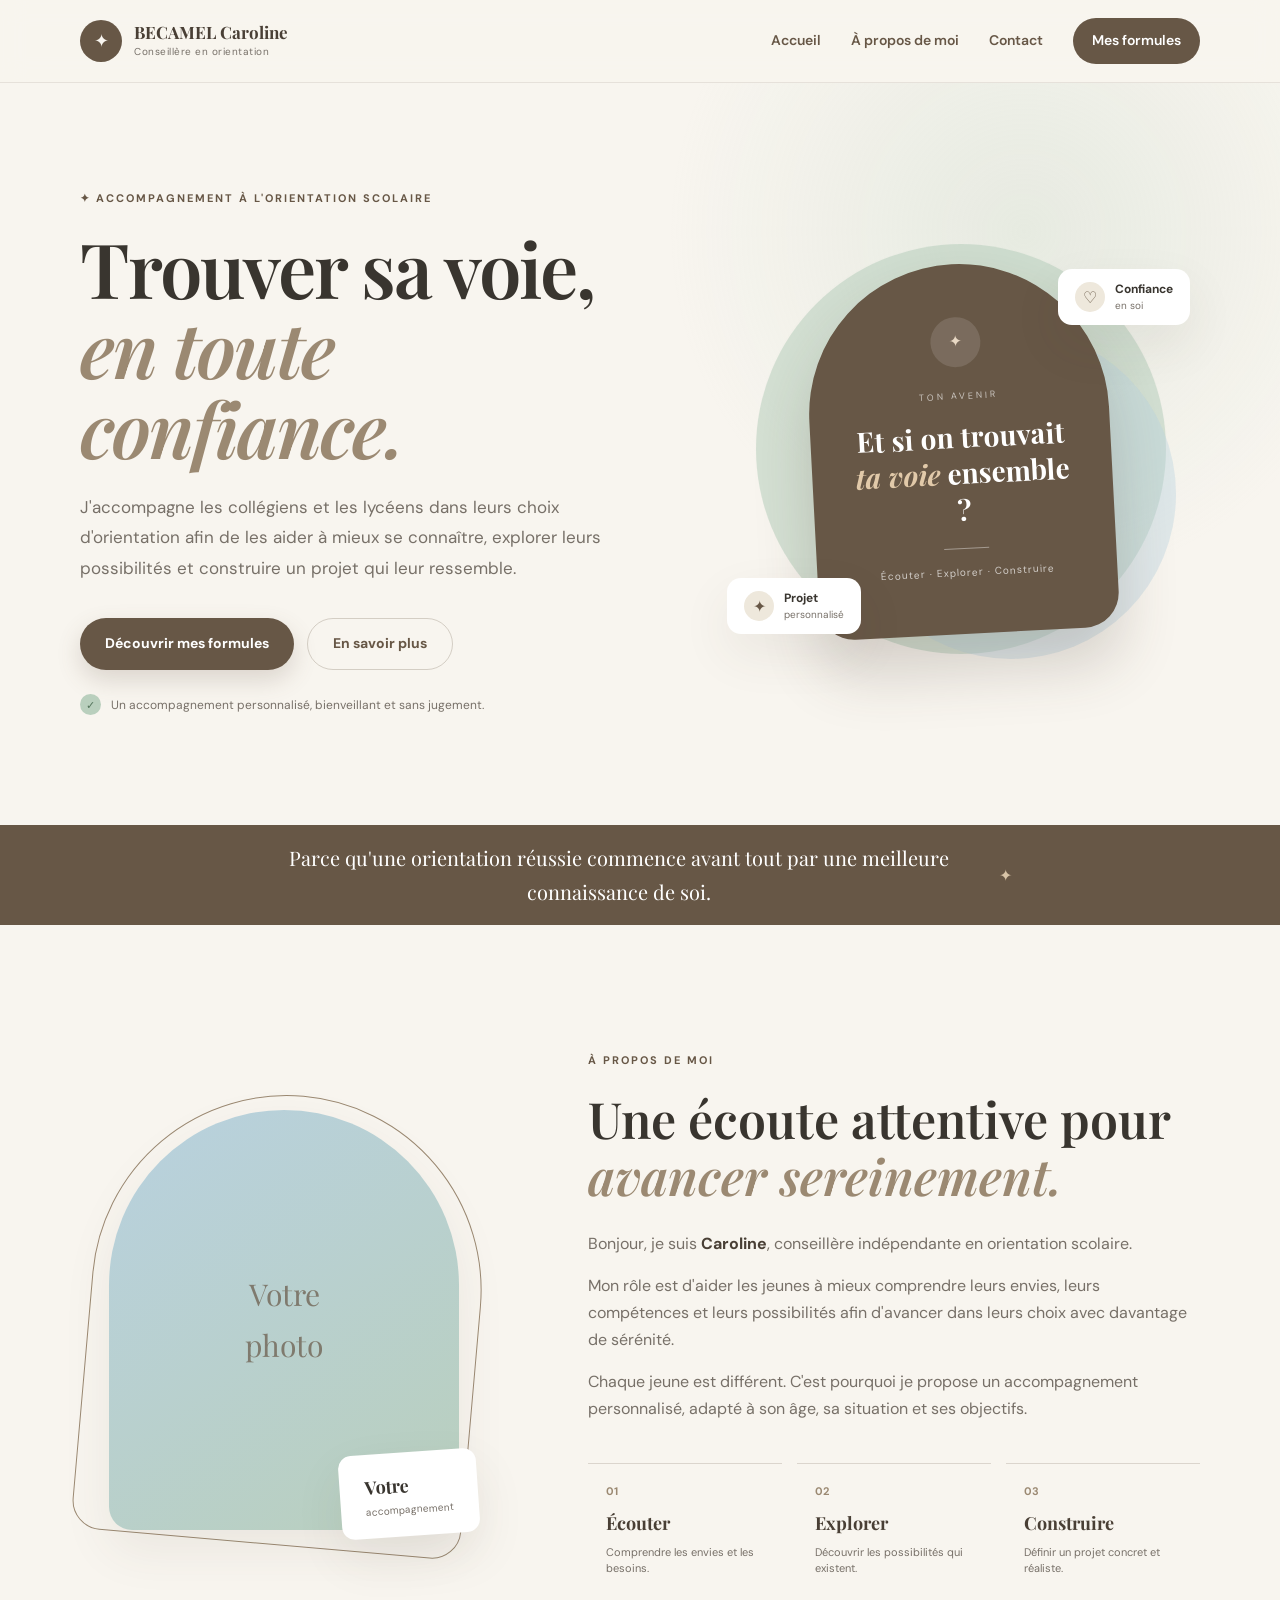
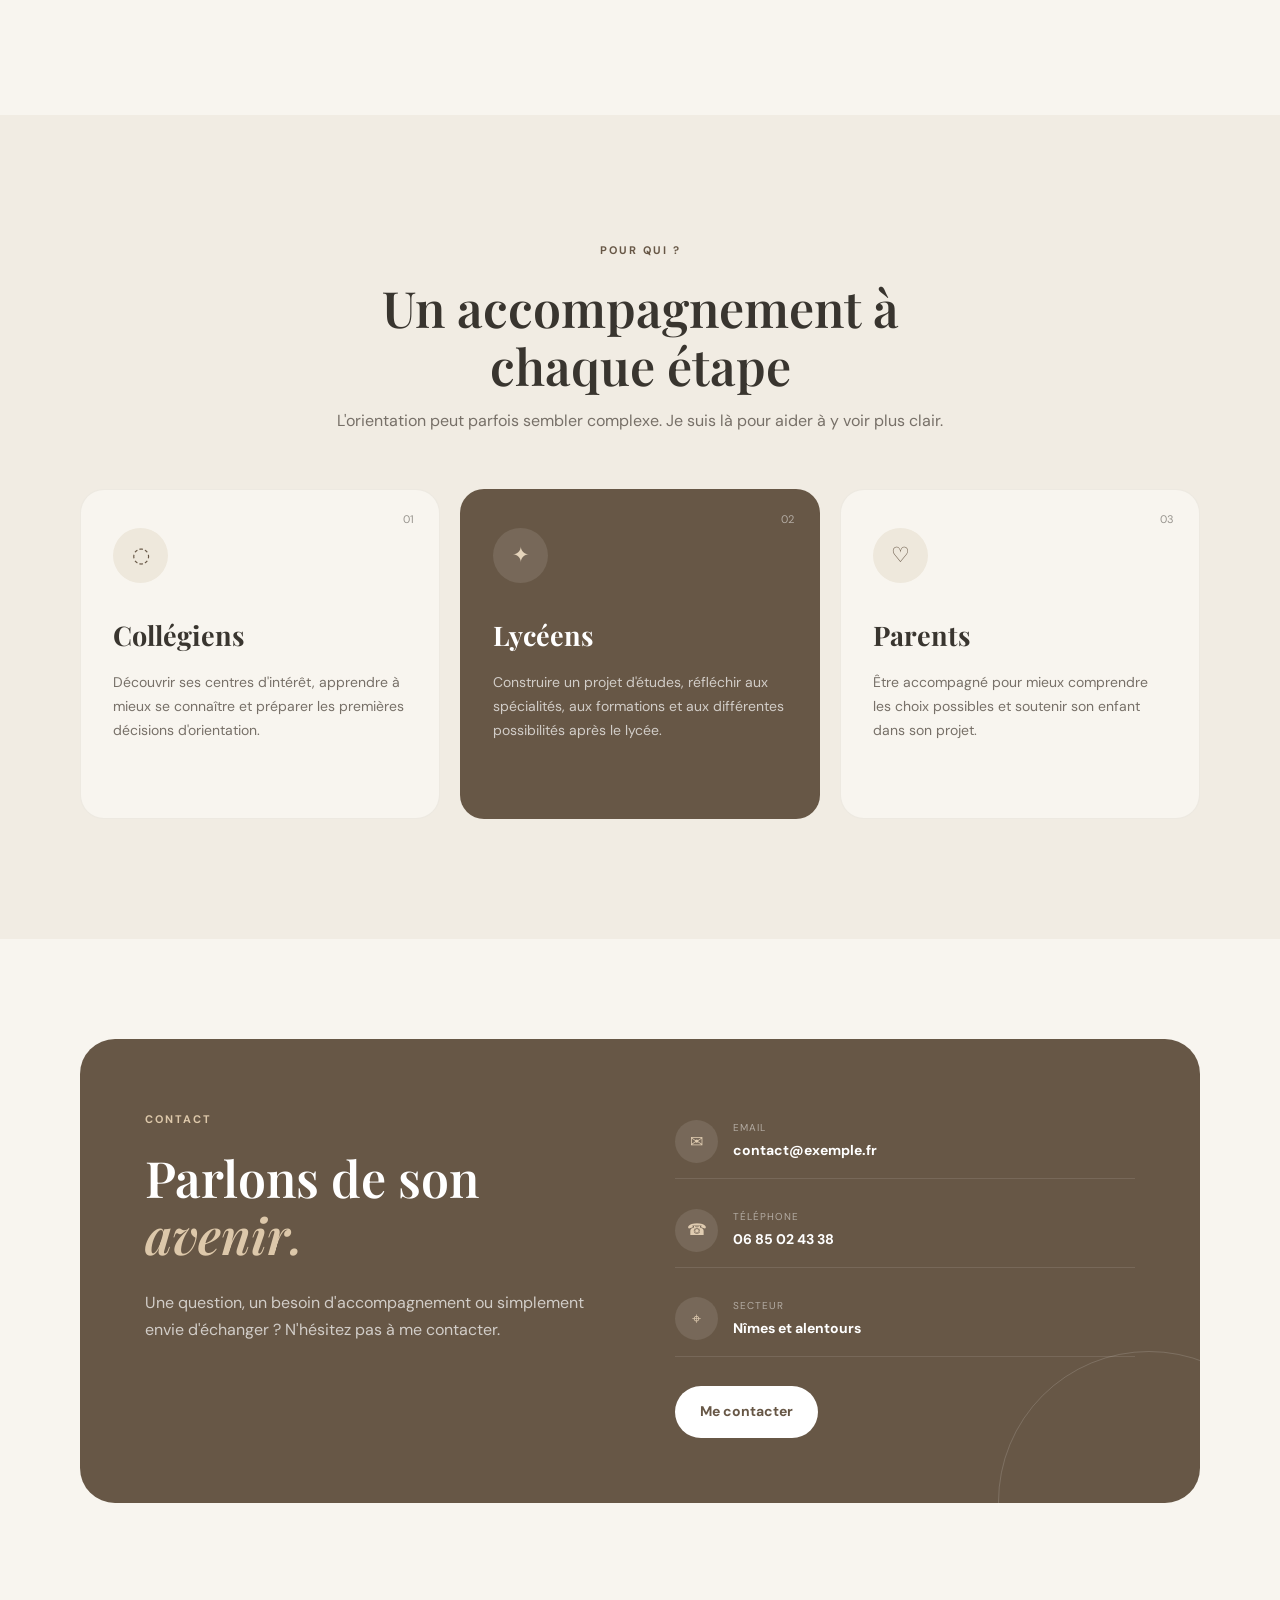
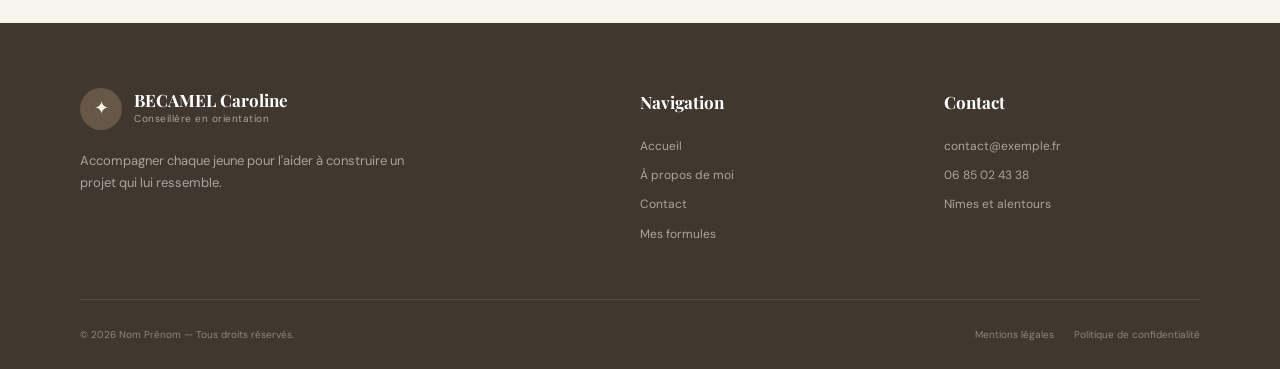
==== index.html @ d6aa5b7f "premiere sauvegarde" ====
<!DOCTYPE html>
<html lang="fr">
<head>
    <meta charset="UTF-8">
    <meta name="viewport" content="width=device-width, initial-scale=1.0">

    <meta name="description" content="Accompagnement personnalisé à l'orientation scolaire pour collégiens et lycéens.">
    <meta name="author" content="Nom Prénom">

    <title>Conseillère en orientation</title>

    <link rel="stylesheet" href="style.css">

    <!-- Police Google -->
    <link rel="preconnect" href="https://fonts.googleapis.com">
    <link rel="preconnect" href="https://fonts.gstatic.com" crossorigin>
    <link href="https://fonts.googleapis.com/css2?family=DM+Sans:wght@400;500;600;700&family=Playfair+Display:wght@500;600;700&display=swap" rel="stylesheet">
</head>

<body>

    <!-- =====================================================
         HEADER
    ====================================================== -->

    <header class="header">

        <div class="container navigation">

            <!-- NOM / LOGO -->
            <a href="index.html" class="logo">
                <span class="logo-symbol">✦</span>
                <span>
                    <strong>BECAMEL Caroline</strong>
                    <small>Conseillère en orientation</small>
                </span>
            </a>

            <!-- MENU -->
            <nav class="nav-menu">
                <a href="#accueil">Accueil</a>
                <a href="#apropos">À propos de moi</a>
                <a href="#contact">Contact</a>
                <a href="formules.html" class="nav-button">Mes formules</a>
            </nav>

        </div>

    </header>


    <!-- =====================================================
         HERO / ACCUEIL
    ====================================================== -->

    <main>

        <section id="accueil" class="hero">

            <div class="container hero-grid">

                <div class="hero-text">

                    <span class="eyebrow">
                        ✦ Accompagnement à l'orientation scolaire
                    </span>

                    <h1>
                        Trouver sa voie,
                        <span>en toute confiance.</span>
                    </h1>

                    <p class="hero-description">
                        J'accompagne les collégiens et les lycéens dans leurs
                        choix d'orientation afin de les aider à mieux se connaître,
                        explorer leurs possibilités et construire un projet qui
                        leur ressemble.
                    </p>

                    <div class="hero-buttons">
                        <a href="formules.html" class="button button-primary">
                            Découvrir mes formules
                        </a>

                        <a href="#apropos" class="button button-secondary">
                            En savoir plus
                        </a>
                    </div>

                    <div class="hero-note">
                        <span>✓</span>
                        Un accompagnement personnalisé, bienveillant et sans jugement.
                    </div>

                </div>


                <!-- Illustration décorative -->

                <div class="hero-visual">

                    <div class="visual-circle circle-one"></div>
                    <div class="visual-circle circle-two"></div>

                    <div class="orientation-card">

                        <div class="card-icon">✦</div>

                        <p class="card-small">
                            TON AVENIR
                        </p>

                        <h3>
                            Et si on trouvait
                            <em>ta voie</em> ensemble ?
                        </h3>

                        <div class="card-line"></div>

                        <p class="card-bottom">
                            Écouter · Explorer · Construire
                        </p>

                    </div>

                    <div class="floating-card floating-card-top">
                        <span>♡</span>
                        <div>
                            <strong>Confiance</strong>
                            <small>en soi</small>
                        </div>
                    </div>

                    <div class="floating-card floating-card-bottom">
                        <span>✦</span>
                        <div>
                            <strong>Projet</strong>
                            <small>personnalisé</small>
                        </div>
                    </div>

                </div>

            </div>

        </section>


        <!-- =====================================================
             BANDEAU
        ====================================================== -->

        <section class="intro-band">

            <div class="container intro-band-content">

                <p>
                    Parce qu'une orientation réussie commence avant tout
                    par une meilleure connaissance de soi.
                </p>

                <span>✦</span>

            </div>

        </section>


        <!-- =====================================================
             À PROPOS
        ====================================================== -->

        <section id="apropos" class="section about-section">

            <div class="container about-grid">

                <div class="about-image">

                    <div class="about-decoration"></div>

                    <div class="about-placeholder">
                        <span>Votre<br>photo</span>
                    </div>

                    <div class="about-badge">
                        <strong>Votre</strong>
                        <span>accompagnement</span>
                    </div>

                </div>


                <div class="about-content">

                    <span class="section-label">
                        À PROPOS DE MOI
                    </span>

                    <h2>
                        Une écoute attentive
                        pour <em>avancer sereinement.</em>
                    </h2>

                    <!--
                        MODIFIER ICI :
                        Remplace ce texte par la présentation de ta sœur.
                    -->

                    <p>
                        Bonjour, je suis <strong>Caroline</strong>, conseillère
                        indépendante en orientation scolaire.
                    </p>

                    <p>
                        Mon rôle est d'aider les jeunes à mieux comprendre leurs
                        envies, leurs compétences et leurs possibilités afin
                        d'avancer dans leurs choix avec davantage de sérénité.
                    </p>

                    <p>
                        Chaque jeune est différent. C'est pourquoi je propose
                        un accompagnement personnalisé, adapté à son âge,
                        sa situation et ses objectifs.
                    </p>

                    <div class="about-values">

                        <div>
                            <span>01</span>
                            <strong>Écouter</strong>
                            <p>Comprendre les envies et les besoins.</p>
                        </div>

                        <div>
                            <span>02</span>
                            <strong>Explorer</strong>
                            <p>Découvrir les possibilités qui existent.</p>
                        </div>

                        <div>
                            <span>03</span>
                            <strong>Construire</strong>
                            <p>Définir un projet concret et réaliste.</p>
                        </div>

                    </div>

                </div>

            </div>

        </section>


        <!-- =====================================================
             POUR QUI ?
        ====================================================== -->

        <section class="section audience-section">

            <div class="container">

                <div class="section-heading centered">

                    <span class="section-label">
                        POUR QUI ?
                    </span>

                    <h2>
                        Un accompagnement à chaque étape
                    </h2>

                    <p>
                        L'orientation peut parfois sembler complexe.
                        Je suis là pour aider à y voir plus clair.
                    </p>

                </div>


                <div class="audience-grid">

                    <article class="audience-card">

                        <div class="audience-number">01</div>

                        <span class="audience-icon">◌</span>

                        <h3>Collégiens</h3>

                        <p>
                            Découvrir ses centres d'intérêt, apprendre à mieux
                            se connaître et préparer les premières décisions
                            d'orientation.
                        </p>

                    </article>


                    <article class="audience-card featured">

                        <div class="audience-number">02</div>

                        <span class="audience-icon">✦</span>

                        <h3>Lycéens</h3>

                        <p>
                            Construire un projet d'études, réfléchir aux
                            spécialités, aux formations et aux différentes
                            possibilités après le lycée.
                        </p>

                    </article>


                    <article class="audience-card">

                        <div class="audience-number">03</div>

                        <span class="audience-icon">♡</span>

                        <h3>Parents</h3>

                        <p>
                            Être accompagné pour mieux comprendre les choix
                            possibles et soutenir son enfant dans son projet.
                        </p>

                    </article>

                </div>

            </div>

        </section>


        <!-- =====================================================
             CONTACT
        ====================================================== -->

        <section id="contact" class="section contact-section">

            <div class="container">

                <div class="contact-box">

                    <div class="contact-text">

                        <span class="section-label">
                            CONTACT
                        </span>

                        <h2>
                            Parlons de son
                            <em>avenir.</em>
                        </h2>

                        <p>
                            Une question, un besoin d'accompagnement ou
                            simplement envie d'échanger ?
                            N'hésitez pas à me contacter.
                        </p>

                    </div>


                    <div class="contact-details">

                        <!-- MODIFIER ICI -->

                        <a href="mailto:contact@exemple.fr" class="contact-item">

                            <span class="contact-icon">✉</span>

                            <div>
                                <small>Email</small>
                                <strong>contact@exemple.fr</strong>
                            </div>

                        </a>


                        <a href="tel:+33600000000" class="contact-item">

                            <span class="contact-icon">☎</span>

                            <div>
                                <small>Téléphone</small>
                                <strong>06 85 02 43 38 </strong>
                            </div>

                        </a>


                        <div class="contact-item">

                            <span class="contact-icon">⌖</span>

                            <div>
                                <small>Secteur</small>
                                <strong>Nîmes et alentours</strong>
                            </div>

                        </div>


                        <a href="mailto:contact@exemple.fr" class="button button-light">
                            Me contacter
                        </a>

                    </div>

                </div>

            </div>

        </section>

    </main>


    <!-- =====================================================
         FOOTER
    ====================================================== -->

    <footer class="footer">

        <div class="container footer-grid">

            <div class="footer-brand">

                <a href="index.html" class="logo footer-logo">

                    <span class="logo-symbol">✦</span>

                    <span>
                        <strong>BECAMEL Caroline</strong>
                        <small>Conseillère en orientation</small>
                    </span>

                </a>

                <p>
                    Accompagner chaque jeune pour l'aider à construire
                    un projet qui lui ressemble.
                </p>

            </div>


            <div class="footer-column">

                <h4>Navigation</h4>

                <a href="#accueil">Accueil</a>
                <a href="#apropos">À propos de moi</a>
                <a href="#contact">Contact</a>
                <a href="formules.html">Mes formules</a>

            </div>


            <div class="footer-column">

                <h4>Contact</h4>

                <a href="mailto:contact@exemple.fr">
                    contact@exemple.fr
                </a>

                <a href="tel:+336850024338">
                    06 85 02 43 38
                </a>

                <span>
                    Nîmes et alentours
                </span>

            </div>

        </div>


        <div class="footer-bottom container">

            <span>
                © 2026 Nom Prénom — Tous droits réservés.
            </span>

            <div>

                <!--
                    IMPORTANT :
                    Remplace les liens "#" par tes vraies pages
                    lorsque tu créeras les mentions légales.
                -->

                <a href="#">Mentions légales</a>
                <a href="#">Politique de confidentialité</a>

            </div>

        </div>

    </footer>


</body>
</html>
---- style.css ----
/* =========================================================
   VARIABLES
========================================================= */

:root {

    --cream: #f8f5ef;
    --cream-dark: #eee8dc;
    --white: #ffffff;

    --beige: #9b8972;
    --beige-dark: #675746;
    --brown: #493f35;

    --text: #39352f;
    --text-light: #777068;

    --blue: #b8d1df;
    --blue-dark: #54778c;

    --green: #b9cfbd;
    --green-dark: #54745b;

    --red: #d9a39b;
    --red-dark: #965b53;

    --shadow: 0 20px 50px rgba(75, 62, 48, 0.08);

    --radius: 24px;
    --radius-small: 14px;

}


/* =========================================================
   RESET
========================================================= */

* {
    margin: 0;
    padding: 0;
    box-sizing: border-box;
}


html {
    scroll-behavior: smooth;
}


body {
    font-family: "DM Sans", sans-serif;
    color: var(--text);
    background: var(--cream);
    line-height: 1.7;
}


img {
    max-width: 100%;
    display: block;
}


a {
    text-decoration: none;
    color: inherit;
}


button,
a {
    -webkit-tap-highlight-color: transparent;
}


/* =========================================================
   CONTAINER
========================================================= */

.container {
    width: min(1120px, calc(100% - 40px));
    margin: auto;
}


/* =========================================================
   HEADER
========================================================= */

.header {
    background: rgba(248, 245, 239, 0.94);
    border-bottom: 1px solid rgba(103, 87, 70, 0.12);

    position: sticky;
    top: 0;
    z-index: 100;

    backdrop-filter: blur(12px);
}


.navigation {
    min-height: 82px;

    display: flex;
    align-items: center;
    justify-content: space-between;

    gap: 30px;
}


/* LOGO */

.logo {
    display: flex;
    align-items: center;
    gap: 12px;

    color: var(--brown);
}


.logo-symbol {
    width: 42px;
    height: 42px;

    display: grid;
    place-items: center;

    border-radius: 50%;

    background: var(--beige-dark);
    color: var(--cream);

    font-size: 18px;
}


.logo strong {
    display: block;

    font-family: "Playfair Display", serif;
    font-size: 17px;
    line-height: 1.2;
}


.logo small {
    display: block;

    color: var(--text-light);

    font-size: 10px;
    letter-spacing: 0.5px;
}


/* MENU */

.nav-menu {
    display: flex;
    align-items: center;
    gap: 30px;

    font-size: 14px;
    font-weight: 600;
}


.nav-menu > a {
    position: relative;
    color: var(--beige-dark);
}


.nav-menu > a:not(.nav-button)::after {
    content: "";

    position: absolute;

    left: 0;
    bottom: -7px;

    width: 0;
    height: 2px;

    background: var(--beige-dark);

    transition: width 0.3s ease;
}


.nav-menu > a:not(.nav-button):hover::after {
    width: 100%;
}


.nav-button {
    padding: 11px 19px;

    border-radius: 100px;

    background: var(--beige-dark);
    color: white !important;

    transition: transform 0.3s ease,
                background 0.3s ease;
}


.nav-button:hover {
    transform: translateY(-2px);
    background: var(--brown);
}


.nav-button.active {
    background: var(--brown);
}


/* =========================================================
   HERO
========================================================= */

.hero {
    position: relative;

    overflow: hidden;

    padding: 100px 0 110px;

    background:
        radial-gradient(
            circle at 80% 20%,
            rgba(185, 207, 189, 0.28),
            transparent 30%
        ),
        var(--cream);
}


.hero-grid {
    display: grid;

    grid-template-columns: 1fr 0.85fr;

    align-items: center;

    gap: 80px;
}


.eyebrow,
.section-label {
    display: inline-block;

    color: var(--beige-dark);

    font-size: 11px;
    font-weight: 700;

    letter-spacing: 2px;
    text-transform: uppercase;
}


.hero h1 {
    max-width: 650px;

    margin: 18px 0 24px;

    font-family: "Playfair Display", serif;

    font-size: clamp(46px, 6vw, 76px);

    font-weight: 600;

    line-height: 1.05;

    letter-spacing: -2px;
}


.hero h1 span,
.formules-hero h1 span {
    display: block;

    color: var(--beige);
    font-style: italic;
}


.hero-description {
    max-width: 570px;

    color: var(--text-light);

    font-size: 17px;

    line-height: 1.8;
}


.hero-buttons {
    display: flex;

    flex-wrap: wrap;

    gap: 13px;

    margin-top: 35px;
}


/* BUTTONS */

.button {
    display: inline-flex;

    align-items: center;
    justify-content: center;

    min-height: 52px;

    padding: 0 25px;

    border-radius: 100px;

    font-size: 14px;
    font-weight: 700;

    transition:
        transform 0.3s ease,
        box-shadow 0.3s ease,
        background 0.3s ease;
}


.button:hover {
    transform: translateY(-3px);
}


.button-primary {
    background: var(--beige-dark);
    color: white;

    box-shadow: 0 10px 25px rgba(103, 87, 70, 0.2);
}


.button-primary:hover {
    background: var(--brown);

    box-shadow:
        0 15px 30px rgba(103, 87, 70, 0.25);
}


.button-secondary {
    border: 1px solid rgba(103, 87, 70, 0.25);

    color: var(--beige-dark);
}


.button-secondary:hover {
    background: white;
}


.hero-note {
    display: flex;

    align-items: center;

    gap: 10px;

    margin-top: 24px;

    color: var(--text-light);

    font-size: 12px;
}


.hero-note span {
    width: 21px;
    height: 21px;

    display: grid;
    place-items: center;

    border-radius: 50%;

    background: var(--green);

    color: var(--green-dark);

    font-size: 11px;
}


/* =========================================================
   HERO VISUAL
========================================================= */

.hero-visual {
    position: relative;

    min-height: 500px;

    display: grid;
    place-items: center;
}


.visual-circle {
    position: absolute;

    border-radius: 50%;
}


.circle-one {
    width: 410px;
    height: 410px;

    background: var(--green);

    opacity: 0.55;
}


.circle-two {
    width: 330px;
    height: 330px;

    background: var(--blue);

    opacity: 0.4;

    transform: translate(50px, 45px);
}


.orientation-card {
    position: relative;
    z-index: 2;

    width: 300px;
    min-height: 370px;

    padding: 45px 35px;

    display: flex;
    flex-direction: column;
    justify-content: center;

    text-align: center;

    border-radius: 150px 150px 35px 35px;

    background: var(--beige-dark);

    color: white;

    box-shadow:
        0 35px 60px rgba(70, 57, 45, 0.2);

    transform: rotate(-3deg);
}


.card-icon {
    width: 50px;
    height: 50px;

    display: grid;
    place-items: center;

    margin: 0 auto 22px;

    border-radius: 50%;

    background: rgba(255, 255, 255, 0.12);

    color: #e8d8c4;
}


.card-small {
    font-size: 9px;

    letter-spacing: 3px;

    opacity: 0.65;
}


.orientation-card h3 {
    margin: 15px 0;

    font-family: "Playfair Display", serif;

    font-size: 28px;

    line-height: 1.3;
}


.orientation-card h3 em {
    color: #e1c9a9;
}


.card-line {
    width: 45px;
    height: 1px;

    margin: 5px auto 15px;

    background: rgba(255, 255, 255, 0.4);
}


.card-bottom {
    font-size: 10px;

    letter-spacing: 1px;

    opacity: 0.7;
}


.floating-card {
    position: absolute;
    z-index: 3;

    display: flex;

    align-items: center;

    gap: 10px;

    padding: 13px 17px;

    background: white;

    border-radius: 14px;

    box-shadow: var(--shadow);

    animation: floating 4s ease-in-out infinite;
}


.floating-card span {
    width: 30px;
    height: 30px;

    display: grid;
    place-items: center;

    border-radius: 50%;

    background: var(--cream-dark);

    color: var(--beige-dark);
}


.floating-card strong,
.floating-card small {
    display: block;

    line-height: 1.2;
}


.floating-card strong {
    font-size: 12px;
}


.floating-card small {
    margin-top: 3px;

    color: var(--text-light);

    font-size: 10px;
}


.floating-card-top {
    top: 70px;
    right: 10px;
}


.floating-card-bottom {
    bottom: 65px;
    left: 5px;

    animation-delay: 1.5s;
}


@keyframes floating {

    0%,
    100% {
        transform: translateY(0);
    }

    50% {
        transform: translateY(-8px);
    }

}


/* =========================================================
   BANDEAU
========================================================= */

.intro-band {
    background: var(--beige-dark);
    color: white;
}


.intro-band-content {
    min-height: 100px;

    display: flex;

    align-items: center;
    justify-content: center;

    gap: 30px;

    text-align: center;
}


.intro-band p {
    max-width: 700px;

    font-family: "Playfair Display", serif;

    font-size: 20px;
}


.intro-band span {
    color: #d8c4a7;
}


/* =========================================================
   SECTIONS
========================================================= */

.section {
    padding: 120px 0;
}


.about-section {
    background: var(--cream);
}


.about-grid {
    display: grid;

    grid-template-columns: 0.8fr 1.2fr;

    align-items: center;

    gap: 100px;
}


/* =========================================================
   ABOUT IMAGE
========================================================= */

.about-image {
    position: relative;

    min-height: 520px;

    display: grid;
    place-items: center;
}


.about-decoration {
    position: absolute;

    width: 390px;
    height: 450px;

    border: 1px solid var(--beige);

    border-radius: 200px 200px 30px 30px;

    transform: rotate(5deg);
}


.about-placeholder {
    position: relative;

    width: 350px;
    height: 420px;

    display: grid;
    place-items: center;

    border-radius: 190px 190px 25px 25px;

    background:
        linear-gradient(
            145deg,
            var(--blue),
            var(--green)
        );

    color: var(--beige-dark);

    text-align: center;

    font-family: "Playfair Display", serif;

    font-size: 30px;

    box-shadow: var(--shadow);
}


.about-placeholder span {
    opacity: 0.7;
}


.about-badge {
    position: absolute;

    bottom: 45px;
    right: 10px;

    padding: 18px 25px;

    display: flex;
    flex-direction: column;

    background: white;

    border-radius: 13px;

    box-shadow: var(--shadow);

    transform: rotate(-4deg);
}


.about-badge strong {
    font-family: "Playfair Display", serif;

    font-size: 18px;
}


.about-badge span {
    color: var(--text-light);

    font-size: 10px;
}


/* =========================================================
   ABOUT CONTENT
========================================================= */

.about-content h2,
.section-heading h2,
.contact-box h2,
.formula-cta h2 {
    margin: 17px 0 25px;

    font-family: "Playfair Display", serif;

    font-size: clamp(34px, 4vw, 50px);

    line-height: 1.15;

    font-weight: 600;
}


.about-content h2 em,
.contact-box h2 em,
.formula-cta h2 em {
    color: var(--beige);

    font-style: italic;
}


.about-content > p {
    max-width: 650px;

    margin-bottom: 15px;

    color: var(--text-light);
}


.about-content strong {
    color: var(--brown);
}


/* VALUES */

.about-values {
    display: grid;

    grid-template-columns: repeat(3, 1fr);

    gap: 15px;

    margin-top: 40px;
}


.about-values div {
    padding: 18px;

    border-top: 1px solid rgba(103, 87, 70, 0.2);
}


.about-values span {
    display: block;

    margin-bottom: 8px;

    color: var(--beige);

    font-size: 11px;
    font-weight: 700;
}


.about-values strong {
    display: block;

    font-family: "Playfair Display", serif;

    font-size: 18px;
}


.about-values p {
    margin-top: 5px;

    color: var(--text-light);

    font-size: 11px;

    line-height: 1.5;
}


/* =========================================================
   AUDIENCE
========================================================= */

.audience-section {
    background: #f1ece3;
}


.section-heading {
    max-width: 650px;

    margin: 0 auto 55px;
}


.section-heading.centered {
    text-align: center;
}


.section-heading h2 {
    margin-bottom: 13px;
}


.section-heading > p {
    color: var(--text-light);
}


.audience-grid {
    display: grid;

    grid-template-columns: repeat(3, 1fr);

    gap: 20px;
}


.audience-card {
    position: relative;

    padding: 38px 32px;

    min-height: 330px;

    background: var(--cream);

    border: 1px solid rgba(103, 87, 70, 0.08);

    border-radius: var(--radius);

    overflow: hidden;

    transition:
        transform 0.3s ease,
        box-shadow 0.3s ease;
}


.audience-card:hover {
    transform: translateY(-7px);

    box-shadow: var(--shadow);
}


.audience-card.featured {
    background: var(--beige-dark);
    color: white;
}


.audience-number {
    position: absolute;

    top: 20px;
    right: 25px;

    font-size: 11px;

    opacity: 0.5;
}


.audience-icon {
    width: 55px;
    height: 55px;

    display: grid;
    place-items: center;

    margin-bottom: 30px;

    border-radius: 50%;

    background: var(--cream-dark);

    color: var(--beige-dark);

    font-size: 21px;
}


.featured .audience-icon {
    background: rgba(255, 255, 255, 0.1);
    color: #e5d4bb;
}


.audience-card h3 {
    margin-bottom: 12px;

    font-family: "Playfair Display", serif;

    font-size: 27px;
}


.audience-card p {
    color: var(--text-light);

    font-size: 14px;
}


.featured p {
    color: rgba(255, 255, 255, 0.7);
}


/* =========================================================
   CONTACT
========================================================= */

.contact-section {
    padding-top: 100px;
    padding-bottom: 120px;
}


.contact-box {
    position: relative;

    display: grid;

    grid-template-columns: 1fr 1fr;

    gap: 70px;

    padding: 65px;

    border-radius: 35px;

    background: var(--beige-dark);

    color: white;

    overflow: hidden;
}


.contact-box::after {
    content: "";

    position: absolute;

    width: 300px;
    height: 300px;

    right: -100px;
    bottom: -150px;

    border-radius: 50%;

    border: 1px solid rgba(255, 255, 255, 0.15);
}


.contact-box .section-label {
    color: #ddc8aa;
}


.contact-box h2 {
    font-size: 50px;
}


.contact-box h2 em {
    color: #ddc8aa;
}


.contact-text > p {
    max-width: 480px;

    color: rgba(255, 255, 255, 0.7);
}


.contact-details {
    display: flex;

    flex-direction: column;

    justify-content: center;

    gap: 14px;
}


.contact-item {
    display: flex;

    align-items: center;

    gap: 15px;

    padding: 15px 0;

    border-bottom: 1px solid rgba(255, 255, 255, 0.1);
}


.contact-icon {
    width: 43px;
    height: 43px;

    display: grid;
    place-items: center;

    flex-shrink: 0;

    border-radius: 50%;

    background: rgba(255, 255, 255, 0.1);

    color: #e0ccb1;
}


.contact-item small,
.contact-item strong {
    display: block;
}


.contact-item small {
    color: rgba(255, 255, 255, 0.5);

    font-size: 10px;

    text-transform: uppercase;

    letter-spacing: 1px;
}


.contact-item strong {
    margin-top: 3px;

    font-size: 14px;
}


.button-light {
    margin-top: 15px;

    width: max-content;

    background: white;

    color: var(--beige-dark);
}


.button-light:hover {
    background: var(--cream);
}


/* =========================================================
   FOOTER
========================================================= */

.footer {
    padding-top: 65px;

    background: #40372f;

    color: white;
}


.footer-grid {
    display: grid;

    grid-template-columns: 1.5fr 0.7fr 0.8fr;

    gap: 80px;

    padding-bottom: 55px;
}


.footer-logo {
    color: white;
}


.footer-logo small {
    color: rgba(255, 255, 255, 0.55);
}


.footer-brand > p {
    max-width: 330px;

    margin-top: 20px;

    color: rgba(255, 255, 255, 0.55);

    font-size: 13px;
}


.footer-column {
    display: flex;
    flex-direction: column;

    gap: 9px;
}


.footer-column h4 {
    margin-bottom: 10px;

    font-family: "Playfair Display", serif;

    font-size: 17px;
}


.footer-column a,
.footer-column span {
    color: rgba(255, 255, 255, 0.55);

    font-size: 12px;

    transition: color 0.2s ease;
}


.footer-column a:hover {
    color: white;
}


.footer-bottom {
    min-height: 70px;

    display: flex;

    align-items: center;
    justify-content: space-between;

    gap: 20px;

    border-top: 1px solid rgba(255, 255, 255, 0.1);

    color: rgba(255, 255, 255, 0.4);

    font-size: 10px;
}


.footer-bottom div {
    display: flex;
    gap: 20px;
}


.footer-bottom a:hover {
    color: white;
}


/* =========================================================
   PAGE FORMULES
========================================================= */

.formules-hero {
    padding: 80px 0 75px;

    background:
        radial-gradient(
            circle at 85% 20%,
            rgba(184, 209, 223, 0.35),
            transparent 30%
        ),
        var(--cream);
}


.back-link {
    display: inline-flex;

    margin-bottom: 50px;

    color: var(--beige-dark);

    font-size: 13px;
    font-weight: 600;

    transition: transform 0.2s ease;
}


.back-link:hover {
    transform: translateX(-5px);
}


.formules-hero h1 {
    max-width: 800px;

    margin: 15px 0 20px;

    font-family: "Playfair Display", serif;

    font-size: clamp(44px, 6vw, 70px);

    line-height: 1.05;

    letter-spacing: -2px;
}


.formules-hero > .container > p {
    max-width: 650px;

    color: var(--text-light);

    font-size: 16px;
}


/* =========================================================
   FORMULES CARDS
========================================================= */

.formules-section {
    padding: 70px 0 110px;

    background: #f1ece3;
}


.formules-grid {
    display: grid;

    grid-template-columns: repeat(3, 1fr);

    align-items: stretch;

    gap: 20px;
}


.formula-card {
    position: relative;

    display: flex;
    flex-direction: column;

    min-height: 650px;

    padding: 38px 32px;

    border-radius: 32px;

    background: white;

    border: 1px solid rgba(0, 0, 0, 0.04);

    overflow: hidden;

    transition:
        transform 0.3s ease,
        box-shadow 0.3s ease;
}


.formula-card:hover {
    transform: translateY(-8px);

    box-shadow: 0 25px 50px rgba(70, 57, 45, 0.12);
}


/* COULEURS */

.formula-blue {
    background: #e9f2f6;
}


.formula-green {
    background: #e8f1e9;
}


.formula-red {
    background: #f5e6e3;
}


/* TOP */

.formula-top {
    display: flex;

    justify-content: space-between;
    align-items: center;

    margin-bottom: 25px;
}


.formula-number {
    font-size: 11px;
    font-weight: 700;

    letter-spacing: 1px;

    opacity: 0.5;
}


.formula-icon {
    width: 45px;
    height: 45px;

    display: grid;
    place-items: center;

    border-radius: 50%;

    background: rgba(255, 255, 255, 0.7);

    font-size: 18px;
}


.formula-card h2 {
    margin-bottom: 13px;

    font-family: "Playfair Display", serif;

    font-size: 32px;

    line-height: 1.15;
}


.formula-intro {
    min-height: 90px;

    color: rgba(57, 53, 47, 0.7);

    font-size: 13px;

    line-height: 1.7;
}


.formula-divider {
    width: 100%;
    height: 1px;

    margin: 25px 0;

    background: rgba(57, 53, 47, 0.12);
}


.formula-card h4 {
    margin-bottom: 15px;

    font-size: 11px;

    text-transform: uppercase;

    letter-spacing: 1px;
}


.formula-list {
    display: flex;
    flex-direction: column;

    gap: 9px;

    list-style: none;
}


.formula-list li {
    display: flex;

    gap: 10px;

    color: rgba(57, 53, 47, 0.72);

    font-size: 12px;
}


.formula-list li span {
    font-weight: 700;
}


.formula-price {
    display: flex;

    align-items: baseline;

    gap: 10px;

    margin-top: auto;

    padding-top: 30px;
}


.formula-price small {
    color: rgba(57, 53, 47, 0.55);

    font-size: 10px;
}


.formula-price strong {
    font-family: "Playfair Display", serif;

    font-size: 42px;
}


.formula-button {
    display: flex;

    align-items: center;
    justify-content: center;

    min-height: 48px;

    margin-top: 20px;

    border-radius: 100px;

    background: rgba(255, 255, 255, 0.75);

    font-size: 12px;
    font-weight: 700;

    transition:
        background 0.3s ease,
        transform 0.3s ease;
}


.formula-button:hover {
    background: white;

    transform: translateY(-2px);
}


/* FORMULE POPULAIRE */

.formula-card.popular {
    border: 2px solid rgba(84, 116, 91, 0.18);
}


.popular-label {
    position: absolute;

    top: 0;
    left: 50%;

    transform: translateX(-50%);

    padding: 7px 17px;

    border-radius: 0 0 12px 12px;

    background: var(--green-dark);

    color: white;

    font-size: 8px;
    font-weight: 700;

    letter-spacing: 1px;
}


/* NOTE */

.formula-note {
    display: flex;

    align-items: center;
    justify-content: center;

    gap: 15px;

    max-width: 700px;

    margin: 55px auto 0;

    text-align: center;

    color: var(--text-light);

    font-size: 12px;
}


.formula-note > span {
    color: var(--beige);
}


/* =========================================================
   FORMULE CTA
========================================================= */

.formula-cta {
    padding: 110px 0;

    text-align: center;

    background: var(--cream);
}


.formula-cta > .container {
    max-width: 700px;
}


.formula-cta p {
    margin-bottom: 30px;

    color: var(--text-light);
}


/* =========================================================
   RESPONSIVE TABLETTE
========================================================= */

@media (max-width: 900px) {

    .navigation {
        min-height: 75px;
    }


    .nav-menu {
        gap: 15px;
    }


    .hero-grid {
        grid-template-columns: 1fr;

        gap: 40px;
    }


    .hero-text {
        text-align: center;
    }


    .hero-description {
        margin: auto;
    }


    .hero-buttons {
        justify-content: center;
    }


    .hero-note {
        justify-content: center;
    }


    .hero-visual {
        min-height: 470px;
    }


    .about-grid {
        grid-template-columns: 1fr;

        gap: 60px;
    }


    .about-image {
        max-width: 500px;

        width: 100%;

        margin: auto;
    }


    .about-content {
        text-align: center;
    }


    .about-content > p {
        margin-left: auto;
        margin-right: auto;
    }


    .audience-grid {
        grid-template-columns: 1fr;

        max-width: 650px;

        margin: auto;
    }


    .audience-card {
        min-height: auto;
    }


    .contact-box {
        grid-template-columns: 1fr;

        gap: 30px;
    }


    .formules-grid {
        grid-template-columns: 1fr;

        max-width: 600px;

        margin: auto;
    }


    .formula-card {
        min-height: 600px;
    }


    .footer-grid {
        grid-template-columns: 1fr 1fr;

        gap: 45px;
    }


    .footer-brand {
        grid-column: 1 / -1;
    }

}


/* =========================================================
   RESPONSIVE MOBILE
========================================================= */

@media (max-width: 650px) {

    .container {
        width: min(100% - 30px, 1120px);
    }


    /* HEADER */

    .navigation {
        flex-direction: column;

        padding: 15px 0;

        gap: 15px;
    }


    .nav-menu {
        width: 100%;

        justify-content: center;

        flex-wrap: wrap;

        gap: 10px 16px;

        font-size: 12px;
    }


    .nav-button {
        padding: 8px 13px;
    }


    /* HERO */

    .hero {
        padding: 65px 0 70px;
    }


    .hero h1 {
        font-size: 45px;

        letter-spacing: -1px;
    }


    .hero-description {
        font-size: 15px;
    }


    .hero-buttons {
        flex-direction: column;
    }


    .button {
        width: 100%;
    }


    .hero-visual {
        min-height: 390px;
    }


    .circle-one {
        width: 300px;
        height: 300px;
    }


    .circle-two {
        width: 250px;
        height: 250px;
    }


    .orientation-card {
        width: 240px;
        min-height: 310px;

        padding: 35px 25px;
    }


    .orientation-card h3 {
        font-size: 24px;
    }


    .floating-card-top {
        top: 25px;
        right: 0;
    }


    .floating-card-bottom {
        bottom: 25px;
        left: 0;
    }


    /* BANDEAU */

    .intro-band-content {
        padding: 25px 0;
    }


    .intro-band p {
        font-size: 17px;
    }


    /* SECTIONS */

    .section {
        padding: 80px 0;
    }


    /* ABOUT */

    .about-image {
        min-height: 400px;
    }


    .about-decoration {
        width: 280px;
        height: 350px;
    }


    .about-placeholder {
        width: 250px;
        height: 330px;
    }


    .about-badge {
        right: 0;
        bottom: 20px;
    }


    .about-values {
        grid-template-columns: 1fr;

        text-align: left;
    }


    /* CONTACT */

    .contact-box {
        padding: 40px 25px;

        border-radius: 25px;
    }


    .contact-box h2 {
        font-size: 40px;
    }


    /* FOOTER */

    .footer-grid {
        grid-template-columns: 1fr;

        gap: 35px;
    }


    .footer-brand {
        grid-column: auto;
    }


    .footer-bottom {
        padding: 20px 0;

        flex-direction: column;

        align-items: flex-start;
    }


    .footer-bottom div {
        flex-wrap: wrap;
    }


    /* FORMULES */

    .formules-hero {
        padding: 55px 0;
    }


    .formules-hero h1 {
        font-size: 44px;

        letter-spacing: -1px;
    }


    .formules-section {
        padding: 45px 0 75px;
    }


    .formula-card {
        padding: 30px 25px;
    }


    .formula-card h2 {
        font-size: 29px;
    }


    .formula-note {
        align-items: flex-start;
    }

}
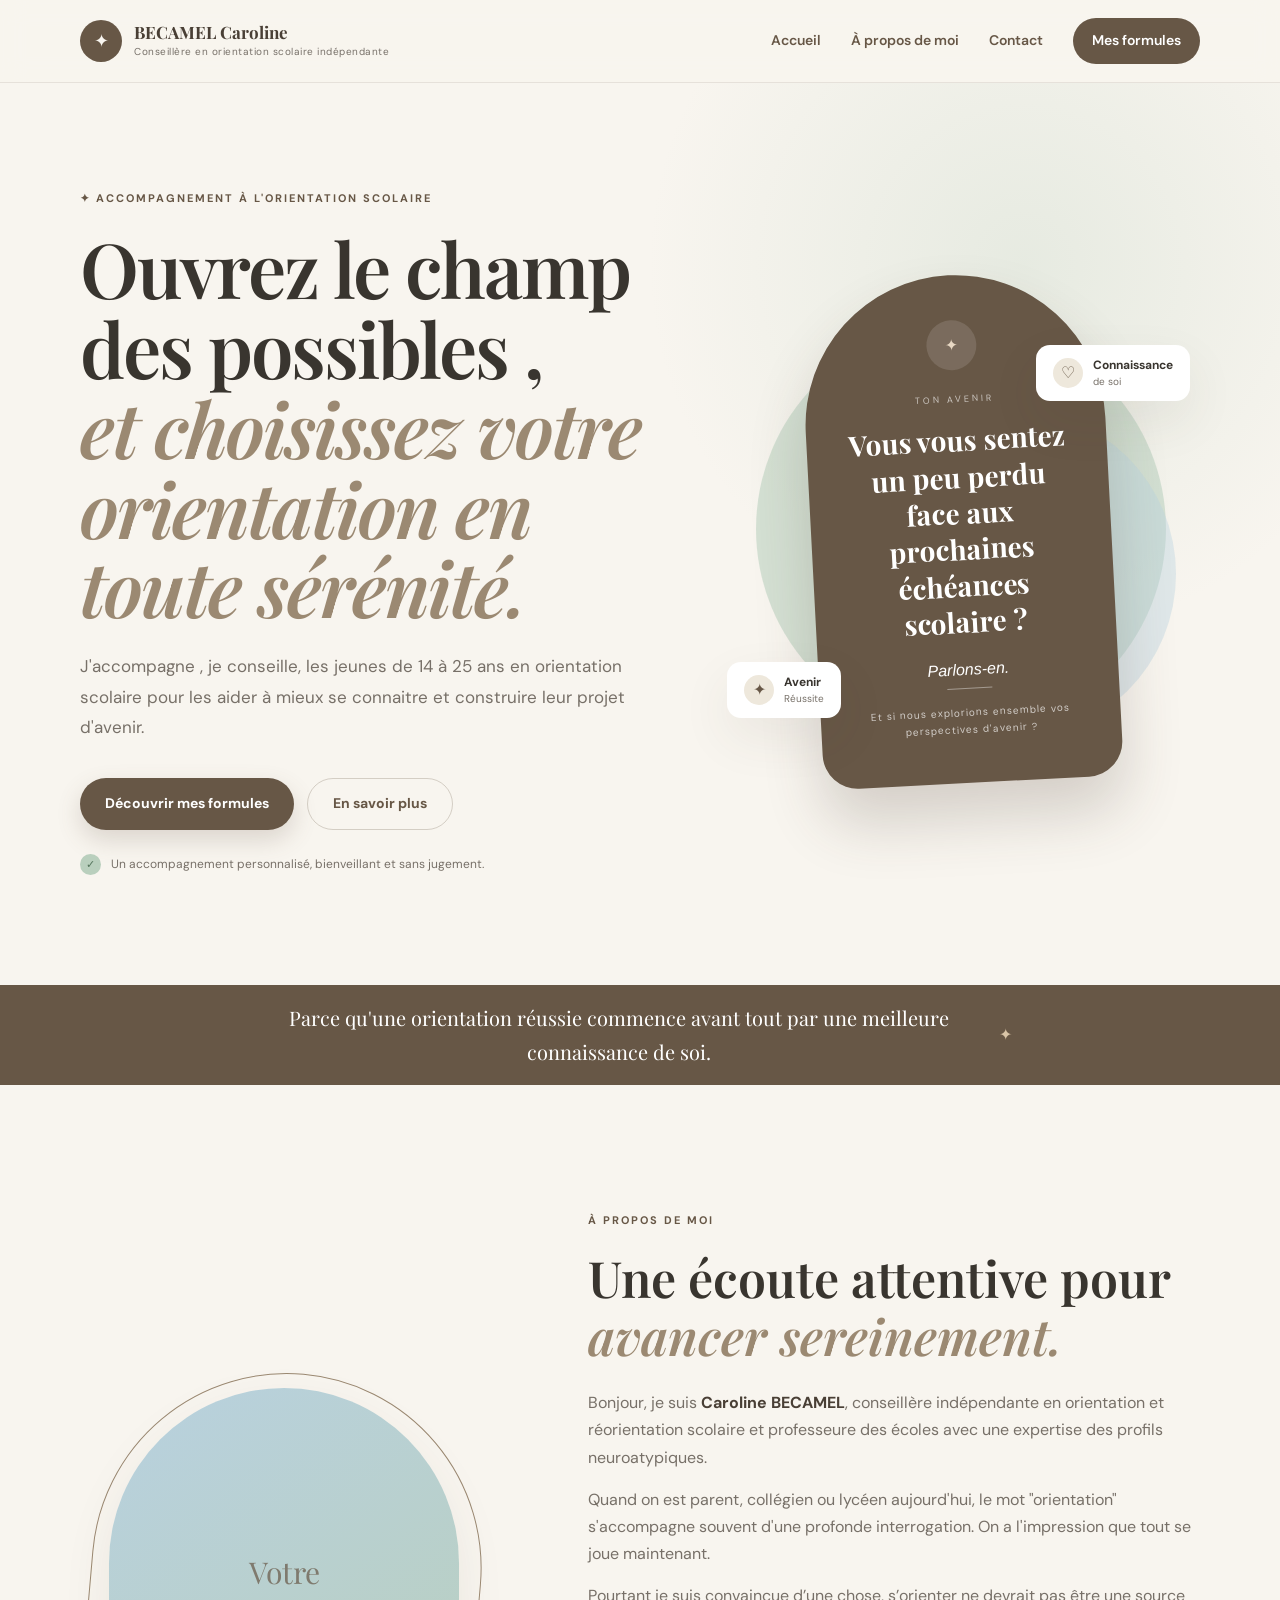
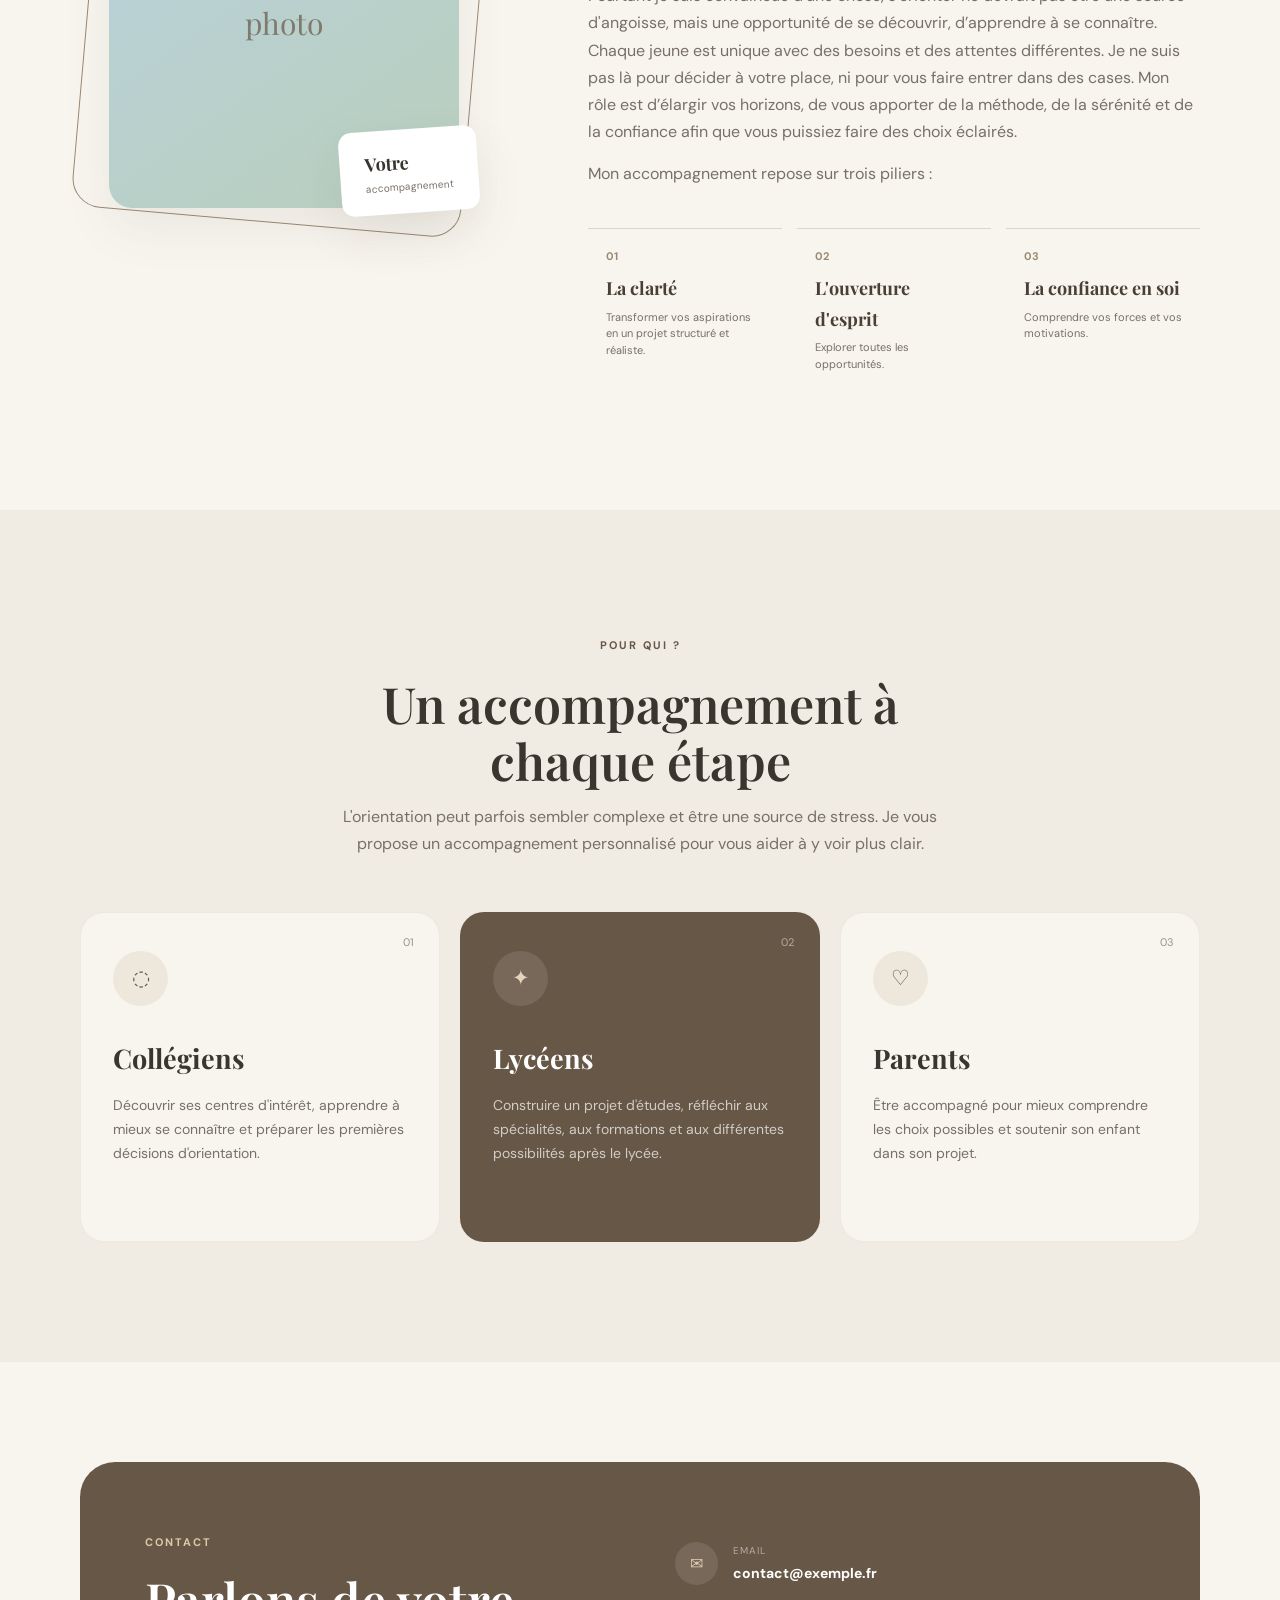
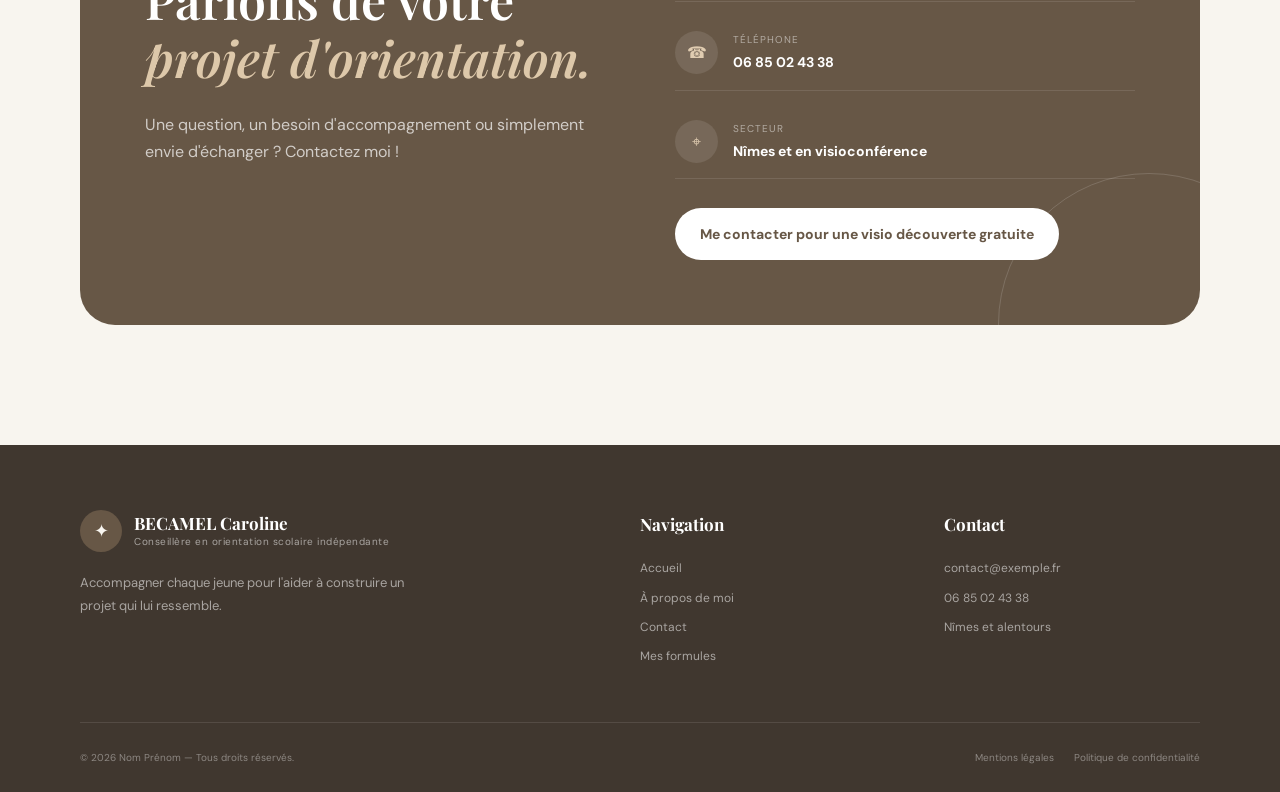
==== commit 6c87715c: "Revise text for clarity on educational services Updated various text elements to clarify the role an" ====
--- a/index.html
+++ b/index.html
@@ -7,7 +7,7 @@
     <meta name="description" content="Accompagnement personnalisé à l'orientation scolaire pour collégiens et lycéens.">
     <meta name="author" content="Nom Prénom">
 
-    <title>Conseillère en orientation</title>
+    <title>Conseillère en orientation scolaire indépendante</title>
 
     <link rel="stylesheet" href="style.css">
 
@@ -32,7 +32,7 @@
                 <span class="logo-symbol">✦</span>
                 <span>
                     <strong>BECAMEL Caroline</strong>
-                    <small>Conseillère en orientation</small>
+                    <small>Conseillère en orientation scolaire indépendante</small>
                 </span>
             </a>
 
@@ -66,15 +66,12 @@
                     </span>
 
                     <h1>
-                        Trouver sa voie,
-                        <span>en toute confiance.</span>
+                        Ouvrez le champ des possibles ,
+                        <span>et choisissez votre orientation en toute sérénité.</span>
                     </h1>
 
                     <p class="hero-description">
-                        J'accompagne les collégiens et les lycéens dans leurs
-                        choix d'orientation afin de les aider à mieux se connaître,
-                        explorer leurs possibilités et construire un projet qui
-                        leur ressemble.
+                        J'accompagne , je conseille, les jeunes de 14 à 25 ans en orientation scolaire pour les aider à mieux se connaitre et construire leur projet d'avenir.
                     </p>
 
                     <div class="hero-buttons">
@@ -111,14 +108,15 @@
                         </p>
 
                         <h3>
-                            Et si on trouvait
-                            <em>ta voie</em> ensemble ?
-                        </h3>
+                            Vous vous sentez un peu perdu face aux prochaines échéances scolaire ?
+                       </h3>
+                            <em>Parlons-en.</em>
+                      
 
                         <div class="card-line"></div>
 
                         <p class="card-bottom">
-                            Écouter · Explorer · Construire
+                         Et si nous explorions ensemble vos perspectives d'avenir ? 
                         </p>
 
                     </div>
@@ -126,16 +124,16 @@
                     <div class="floating-card floating-card-top">
                         <span>♡</span>
                         <div>
-                            <strong>Confiance</strong>
-                            <small>en soi</small>
+                            <strong>Connaissance</strong>
+                            <small>de soi</small>
                         </div>
                     </div>
 
                     <div class="floating-card floating-card-bottom">
                         <span>✦</span>
                         <div>
-                            <strong>Projet</strong>
-                            <small>personnalisé</small>
+                            <strong>Avenir</strong>
+                            <small>Réussite</small>
                         </div>
                     </div>
 
@@ -207,40 +205,48 @@
                     -->
 
                     <p>
-                        Bonjour, je suis <strong>Caroline</strong>, conseillère
-                        indépendante en orientation scolaire.
+                        Bonjour, je suis <strong>Caroline BECAMEL</strong>, conseillère
+                        indépendante en orientation et réorientation scolaire
+                        et professeure des écoles avec une expertise 
+                        des profils neuroatypiques. 
                     </p>
 
                     <p>
-                        Mon rôle est d'aider les jeunes à mieux comprendre leurs
-                        envies, leurs compétences et leurs possibilités afin
-                        d'avancer dans leurs choix avec davantage de sérénité.
+                       Quand on est parent, collégien ou lycéen aujourd'hui, 
+                       le mot "orientation" s'accompagne souvent d'une profonde interrogation.
+                       On a l'impression que tout se joue maintenant.
                     </p>
-
                     <p>
-                        Chaque jeune est différent. C'est pourquoi je propose
-                        un accompagnement personnalisé, adapté à son âge,
-                        sa situation et ses objectifs.
+                        Pourtant je suis convaincue d’une chose, s’orienter ne devrait pas être 
+                        une source d'angoisse, mais une opportunité de se découvrir, d’apprendre à se connaître.
+                        Chaque jeune est unique avec des besoins et des attentes différentes. 
+                        Je ne suis pas là pour décider à votre place, ni pour vous faire entrer dans des cases. 
+                        Mon rôle est d’élargir vos horizons, de vous apporter de la méthode, de la sérénité et de la confiance 
+                        afin que vous puissiez faire des choix éclairés.
+                    </p>
+                    
+                    <p>
+                        Mon accompagnement repose sur trois piliers :
                     </p>
 
                     <div class="about-values">
 
                         <div>
                             <span>01</span>
-                            <strong>Écouter</strong>
-                            <p>Comprendre les envies et les besoins.</p>
+                            <strong>La clarté</strong>
+                            <p>Transformer vos aspirations en un projet structuré et réaliste.</p>
                         </div>
 
                         <div>
                             <span>02</span>
-                            <strong>Explorer</strong>
-                            <p>Découvrir les possibilités qui existent.</p>
+                            <strong>L'ouverture d'esprit</strong>
+                            <p>Explorer toutes les opportunités.</p>
                         </div>
 
                         <div>
                             <span>03</span>
-                            <strong>Construire</strong>
-                            <p>Définir un projet concret et réaliste.</p>
+                            <strong>La confiance en soi</strong>
+                            <p>Comprendre vos forces et vos motivations.</p>
                         </div>
 
                     </div>
@@ -271,8 +277,8 @@
                     </h2>
 
                     <p>
-                        L'orientation peut parfois sembler complexe.
-                        Je suis là pour aider à y voir plus clair.
+                        L'orientation peut parfois sembler complexe et être une source de stress.
+                        Je vous propose un accompagnement personnalisé pour vous aider à y voir plus clair.
                     </p>
 
                 </div>
@@ -353,14 +359,14 @@
                         </span>
 
                         <h2>
-                            Parlons de son
-                            <em>avenir.</em>
+                            Parlons de votre 
+                            <em>projet d'orientation.</em>
                         </h2>
 
                         <p>
                             Une question, un besoin d'accompagnement ou
                             simplement envie d'échanger ?
-                            N'hésitez pas à me contacter.
+                            Contactez moi !
                         </p>
 
                     </div>
@@ -400,14 +406,14 @@
 
                             <div>
                                 <small>Secteur</small>
-                                <strong>Nîmes et alentours</strong>
+                                <strong>Nîmes et en visioconférence</strong>
                             </div>
 
                         </div>
 
 
-                        <a href="mailto:contact@exemple.fr" class="button button-light">
-                            Me contacter
+                        <a href="mailto:carolinebecamel.conseil@gmail.com" class="button button-light">
+                            Me contacter pour une visio découverte gratuite
                         </a>
 
                     </div>
@@ -437,7 +443,7 @@
 
                     <span>
                         <strong>BECAMEL Caroline</strong>
-                        <small>Conseillère en orientation</small>
+                        <small>Conseillère en orientation scolaire indépendante</small>
                     </span>
 
                 </a>
